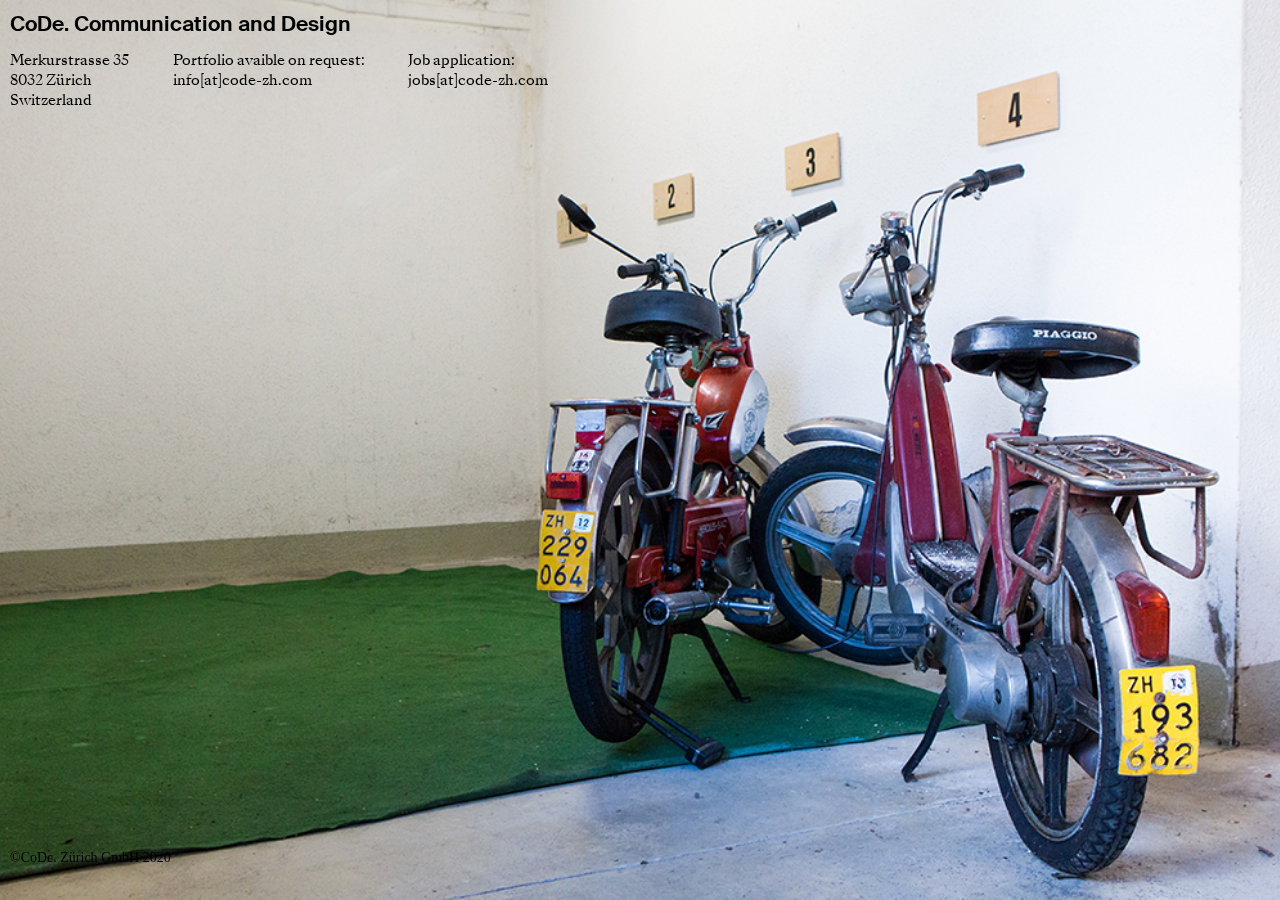
==== index.html @ fec4c023 "add background image" ====
<html lang="en">
<head>
    <meta charset="UTF-8">
    <meta name="viewport" content="width=device-width, initial-scale=1.0">
    <meta http-equiv="X-UA-Compatible" content="ie=edge">
    <title>CoDe. Z&#252;rich</title>
    <link rel="stylesheet" href="assets/reset.css">
    <link rel="stylesheet" href="assets/style.css">
</head>
<body>
    <header>
        <h1>CoDe. Communication and Design</h1>
        <h2>
            <a href="https://goo.gl/maps/91fr2MW1DpTb4paRA" target="_blank">
                Merkurstrasse 35<br>
                8032 Z&#252;rich<br>
                Switzerland
            </a>
        </h2>
        <h2>
            Portfolio avaible on request:<br>
            <a href="mailto:info@code-zh.com">info[at]code-zh.com</a>
        </h2>
        <h2>
            Job application:<br>
            <a href="mailto:jobs@code-zh.com">jobs[at]code-zh.com</a>
        </h2>
    </header>

    <footer>
        <p>&#169;CoDe. Z&#252;rich GmbH 2020</p>
    </footer>

    <section class="s-1"></section>

    
</body>
</html>
---- assets/style.css ----
body {
    font-size: 14px;
    margin: 0px;
}

@font-face {
    font-family: "SuisseIntl";
    src: url(fonts/SuisseIntl-SemiBold-WebS.woff) format("woff");
}
@font-face {
    font-family: "SangBlue";
    src: url(fonts/SangBleuKingdom-Regular-WebS.woff) format("woff");
    font-weight: normal;
}

header {
    position: fixed;
    left: 10px;
    top: 10px;
}

h1 {
    font-size: 1.5em;
    font-family: SuisseIntl, sans-serif;
    margin-top: 0;
    margin-bottom: 0;
    font-weight: inherit;
}


h2 {
    font-family: SangBlue, serif;
    font-size: 1em;
    display: inline-block;
    vertical-align: top;
    margin-right: 40px;
    font-weight: inherit;
}

a {
    text-decoration: none;
    color: inherit;
}

footer {
    position: fixed;
    bottom: 20px;
    left: 10px;
}

section {
    height: 100vh;
    background-position: center;
    background-repeat: no-repeat;
    background-size: cover;
}

.s-1 {
    background-image: url("../img/bg.jpg")

;}
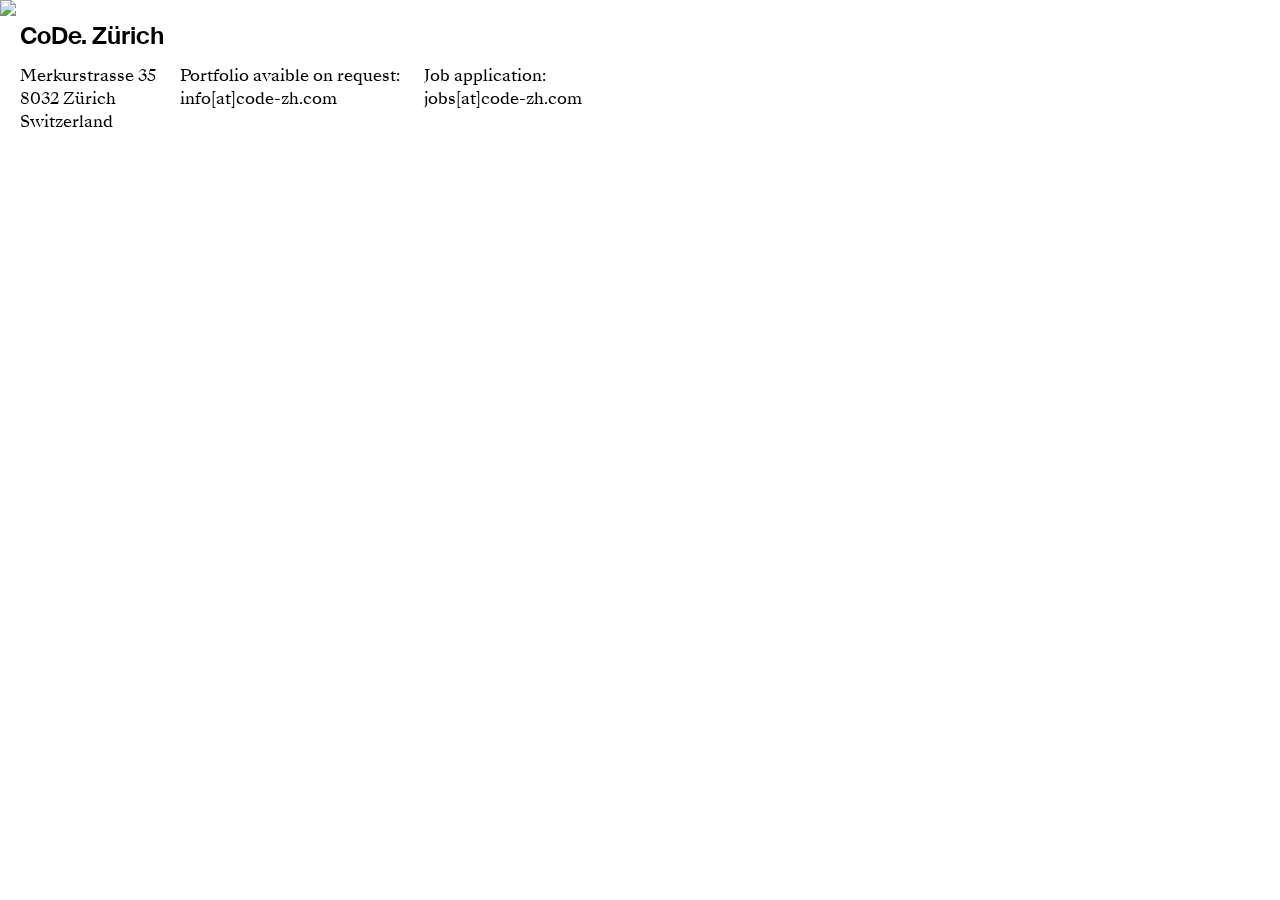
==== commit b12a19bc: "updates" ====
--- a/index.html
+++ b/index.html
@@ -1,15 +1,18 @@
+<!DOCTYPE html>
 <html lang="en">
 <head>
     <meta charset="UTF-8">
     <meta name="viewport" content="width=device-width, initial-scale=1.0">
     <meta http-equiv="X-UA-Compatible" content="ie=edge">
     <title>CoDe. Z&#252;rich</title>
+    <script src="assets/random.js"></script>
     <link rel="stylesheet" href="assets/reset.css">
     <link rel="stylesheet" href="assets/style.css">
 </head>
 <body>
+     
     <header>
-        <h1>CoDe. Communication and Design</h1>
+        <h1>CoDe. Z&#252;rich</h1>
         <h2>
             <a href="https://goo.gl/maps/91fr2MW1DpTb4paRA" target="_blank">
                 Merkurstrasse 35<br>
@@ -27,12 +30,10 @@
         </h2>
     </header>
 
-    <footer>
-        <p>&#169;CoDe. Z&#252;rich GmbH 2020</p>
-    </footer>
-
-    <section class="s-1"></section>
-
+   
+    <section>
+        <img src="img/b-01.jpg" id="pic">
+    </section>
     
 </body>
 </html>--- a/assets/style.css
+++ b/assets/style.css
@@ -1,5 +1,5 @@
 body {
-    font-size: 14px;
+    font-size: 16px;
     margin: 0px;
 }
 
@@ -15,25 +15,24 @@
 
 header {
     position: fixed;
-    left: 10px;
-    top: 10px;
+    left: 20px;
+    top: 20px;
 }
 
 h1 {
     font-size: 1.5em;
-    font-family: SuisseIntl, sans-serif;
+    font-family: "SuisseIntl", sans-serif;
     margin-top: 0;
     margin-bottom: 0;
     font-weight: inherit;
 }
 
-
 h2 {
-    font-family: SangBlue, serif;
+    font-family: "SangBlue", serif;
     font-size: 1em;
     display: inline-block;
     vertical-align: top;
-    margin-right: 40px;
+    margin-right: 20px;
     font-weight: inherit;
 }
 
@@ -42,20 +41,14 @@
     color: inherit;
 }
 
-footer {
-    position: fixed;
-    bottom: 20px;
-    left: 10px;
-}
-
 section {
     height: 100vh;
     background-position: center;
     background-repeat: no-repeat;
     background-size: cover;
+    overflow: hidden;
 }
 
-.s-1 {
-    background-image: url("../img/bg.jpg")
-
-;}
+#pic2 {
+    background-image: url(../img/b-01.jpg);
+}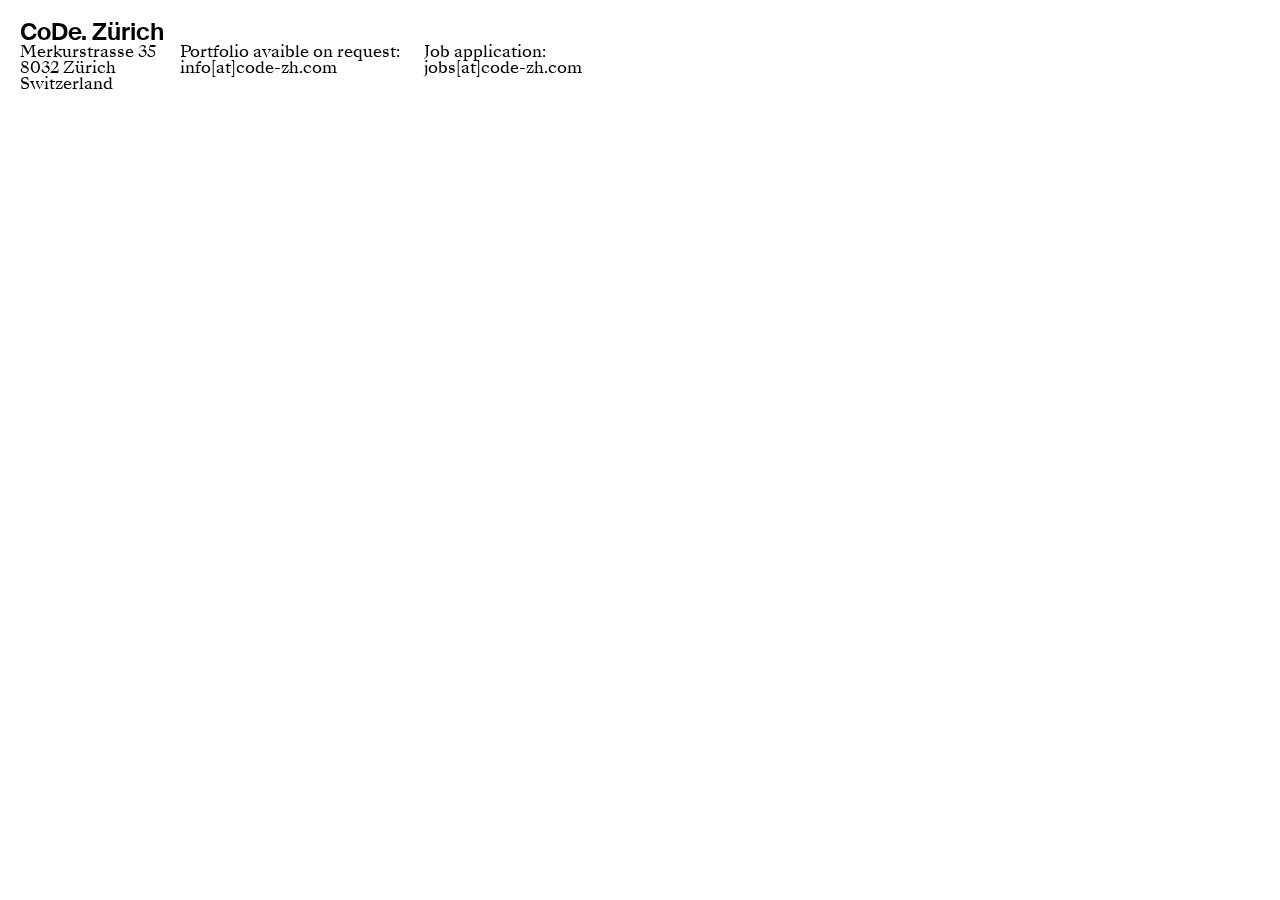
==== commit 31c6eccc: "update js" ====
--- a/index.html
+++ b/index.html
@@ -29,11 +29,6 @@
             <a href="mailto:jobs@code-zh.com">jobs[at]code-zh.com</a>
         </h2>
     </header>
-
-   
-    <section>
-        <img src="img/b-01.jpg" id="pic">
-    </section>
     
 </body>
 </html>--- a/assets/style.css
+++ b/assets/style.css
@@ -1,6 +1,9 @@
 body {
     font-size: 16px;
     margin: 0px;
+    background-size: auto auto;
+    background-repeat: no-repeat;
+    background-position: center1;
 }
 
 @font-face {
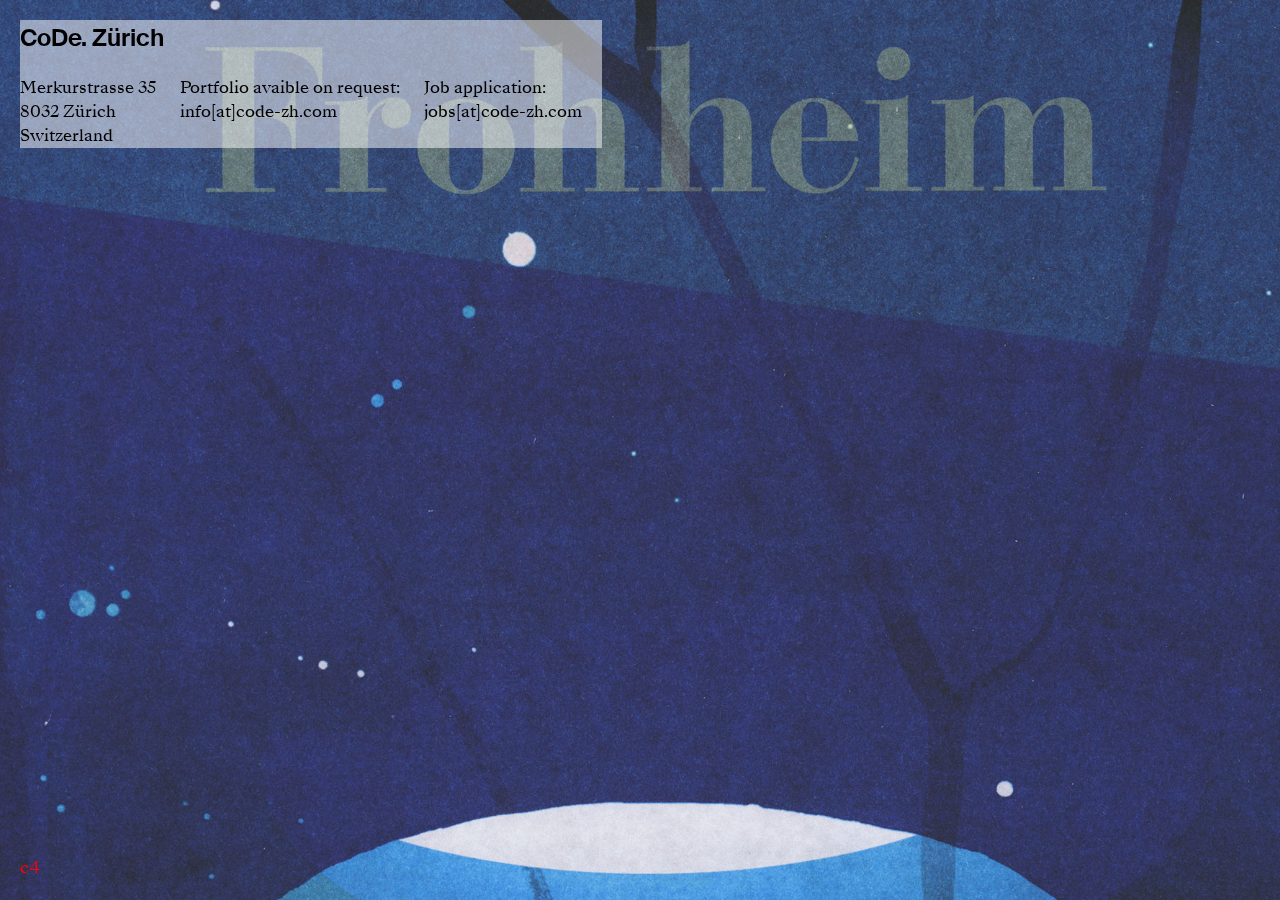
==== commit 5010b67c: "added caption + responsive" ====
--- a/index.html
+++ b/index.html
@@ -29,6 +29,8 @@
             <a href="mailto:jobs@code-zh.com">jobs[at]code-zh.com</a>
         </h2>
     </header>
+
+    <footer id="info-display"></footer>
     
 </body>
 </html>--- a/assets/style.css
+++ b/assets/style.css
@@ -1,9 +1,17 @@
 body {
     font-size: 16px;
+    line-height: 1.5;
     margin: 0px;
-    background-size: auto auto;
+    background-size: cover;
+    background-position: center;
     background-repeat: no-repeat;
-    background-position: center1;
+    height: 100vh;
+
+    -webkit-user-select: none;  /* Chrome all / Safari all */
+    -moz-user-select: none;     /* Firefox all */
+    -ms-user-select: none;      /* IE 10+ */
+    -o-user-select: none;
+    user-select: none;
 }
 
 @font-face {
@@ -20,13 +28,12 @@
     position: fixed;
     left: 20px;
     top: 20px;
+    background-color: rgba(255, 255, 255, 0.5);
 }
 
 h1 {
     font-size: 1.5em;
     font-family: "SuisseIntl", sans-serif;
-    margin-top: 0;
-    margin-bottom: 0;
     font-weight: inherit;
 }
 
@@ -35,6 +42,7 @@
     font-size: 1em;
     display: inline-block;
     vertical-align: top;
+    margin-top: 20px;
     margin-right: 20px;
     font-weight: inherit;
 }
@@ -52,6 +60,36 @@
     overflow: hidden;
 }
 
-#pic2 {
-    background-image: url(../img/b-01.jpg);
+footer {
+    font-family: "SangBlue", serif;
+    color: red;
+    font-size: 1em;
+    position: fixed;
+    bottom: 20px;
+    left: 20px;
+}
+
+@media (max-width: 740px) {
+
+    body {
+        font-size: 14px;
+    }
+
+    header {
+        left: 10px;
+        top: 10px;
+    }
+
+    h2 {
+        display: block;
+        margin-top: 10px;
+        margin-right: 10px;
+    }
+
+    footer {
+        bottom: 10px;
+        left: 10px;
+    }
+
+
 }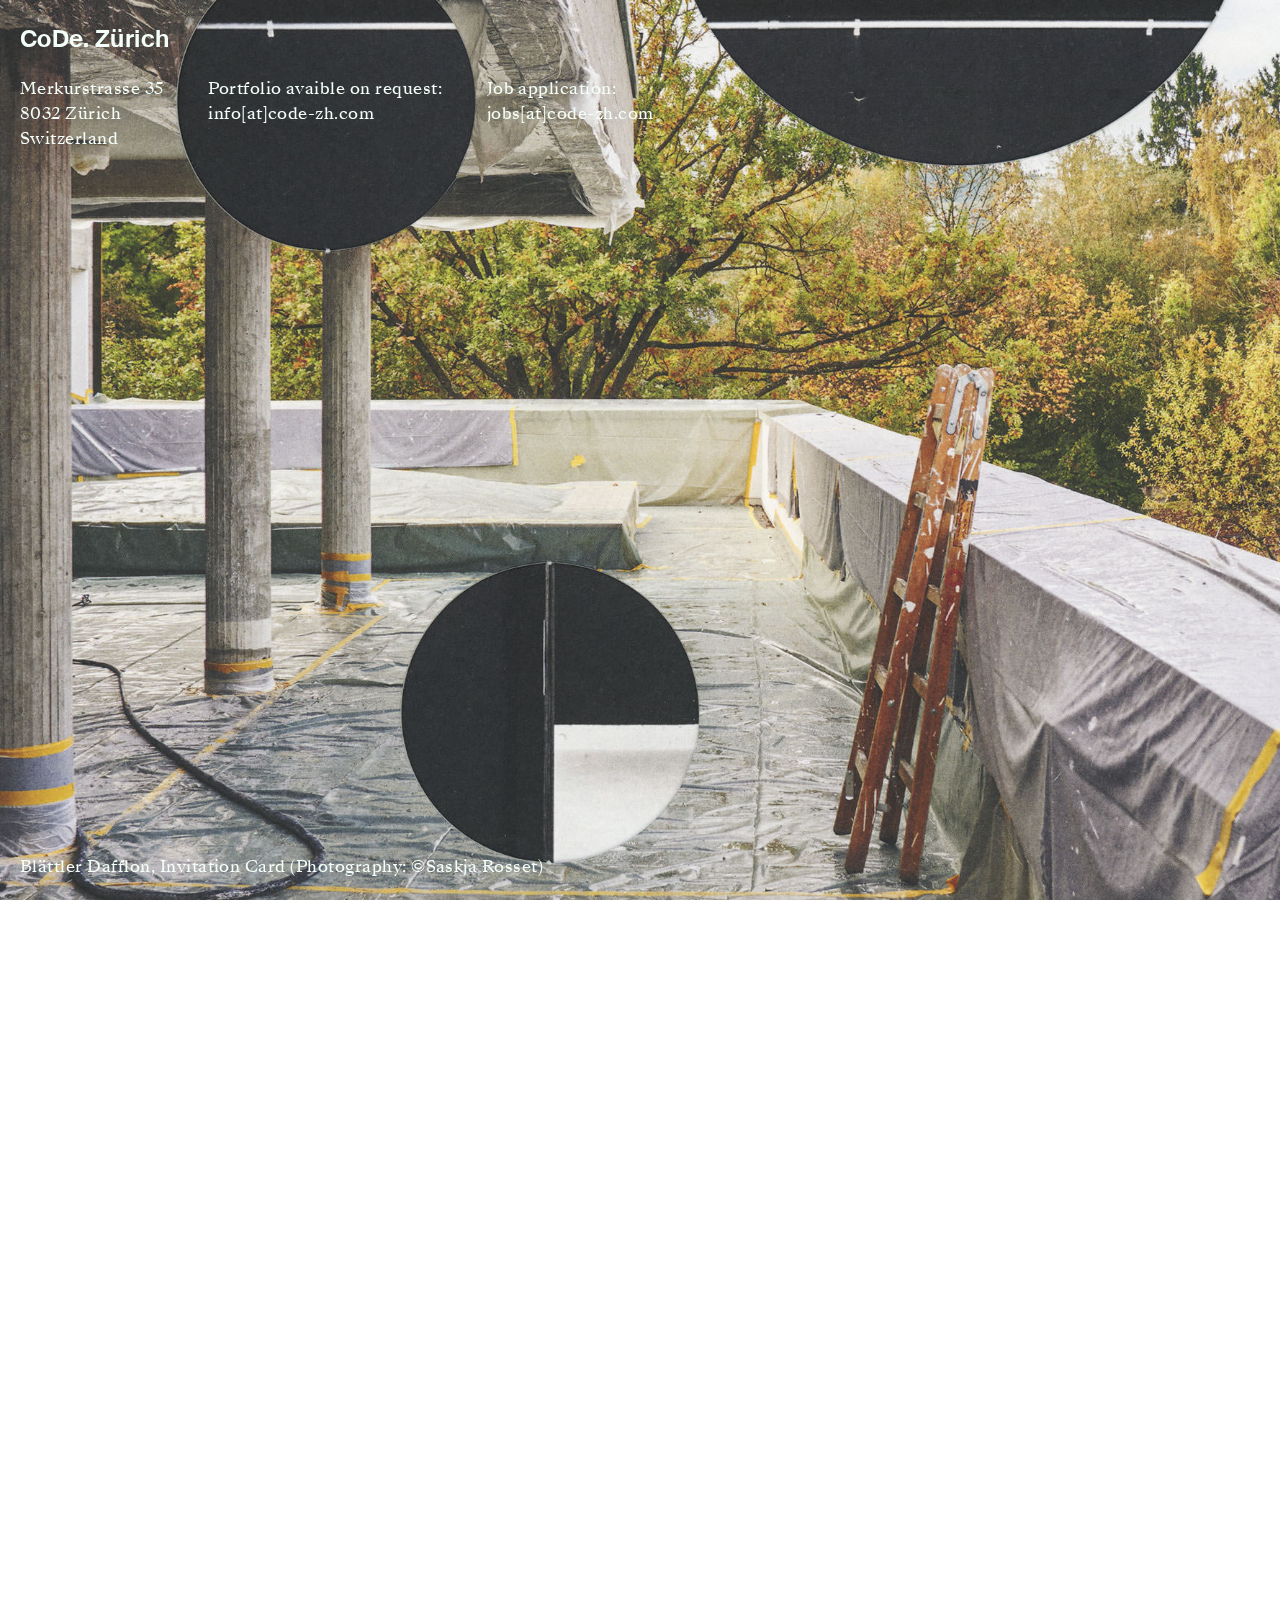
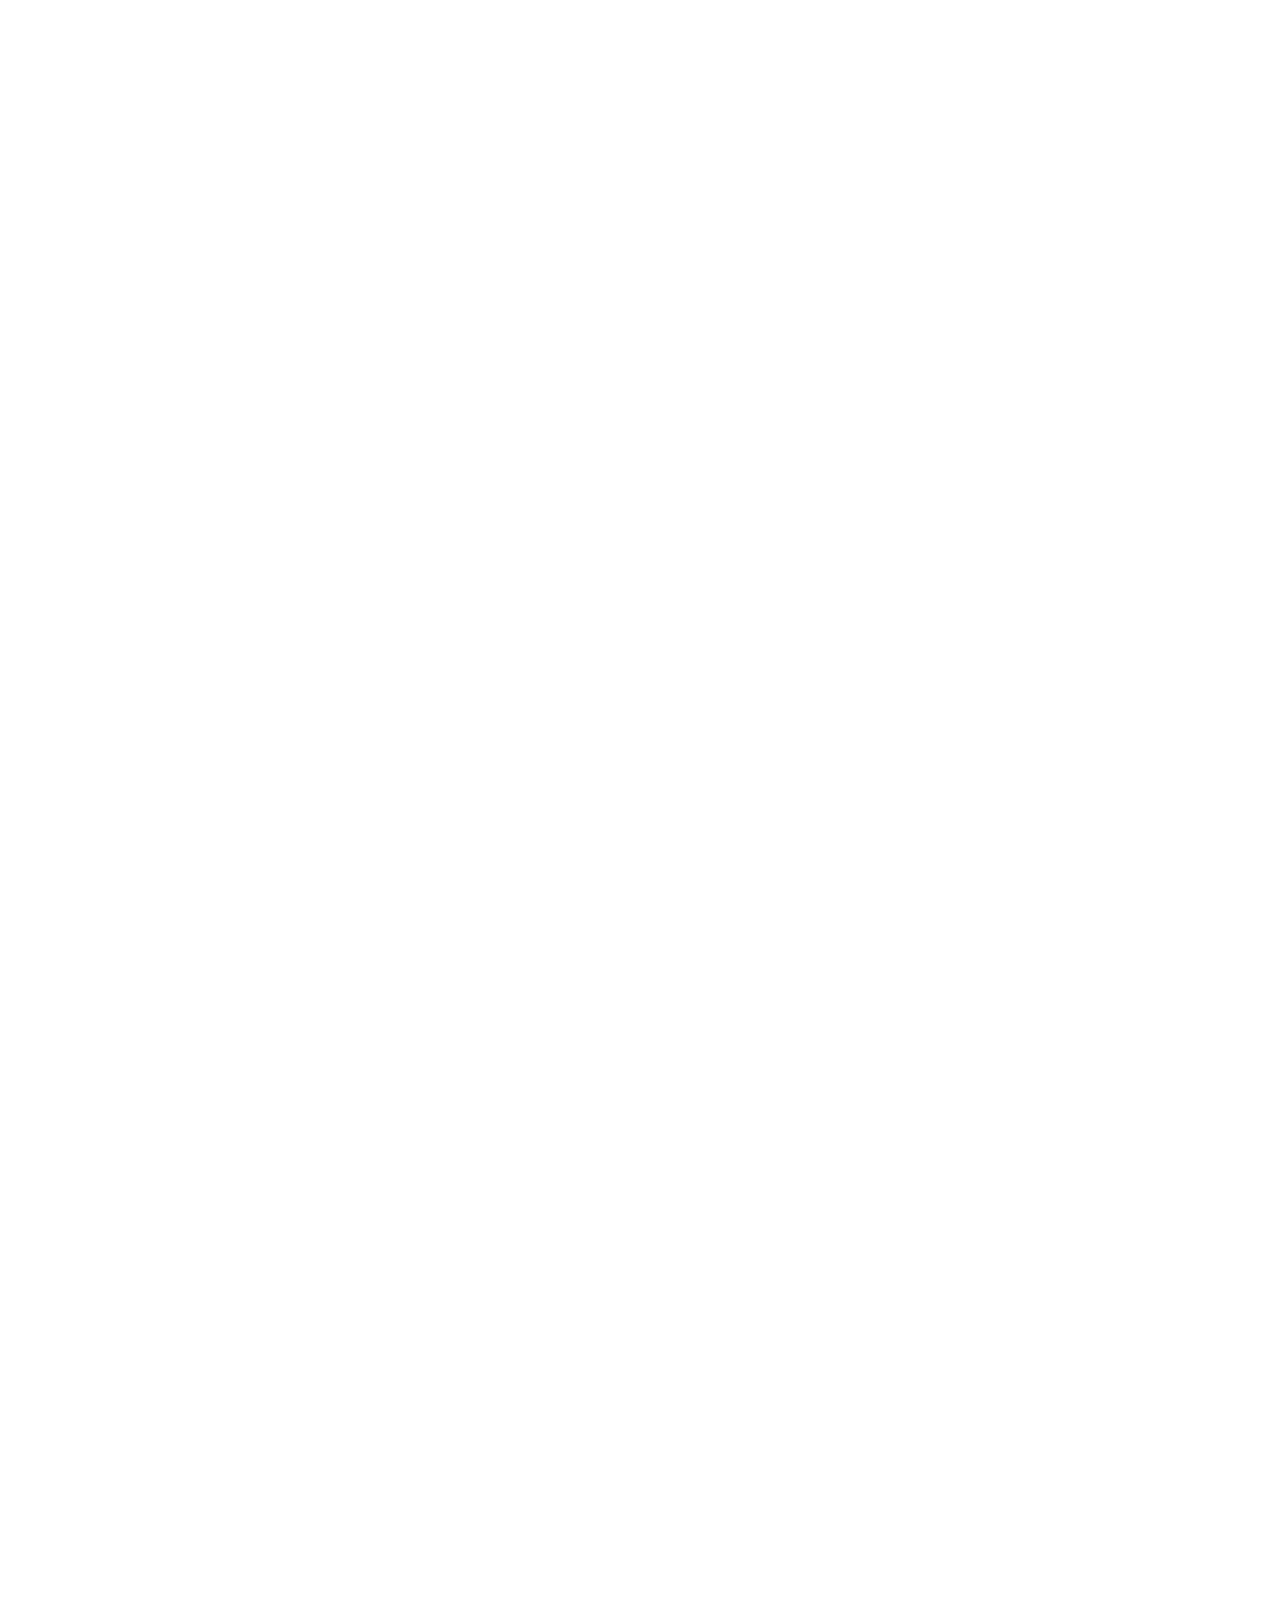
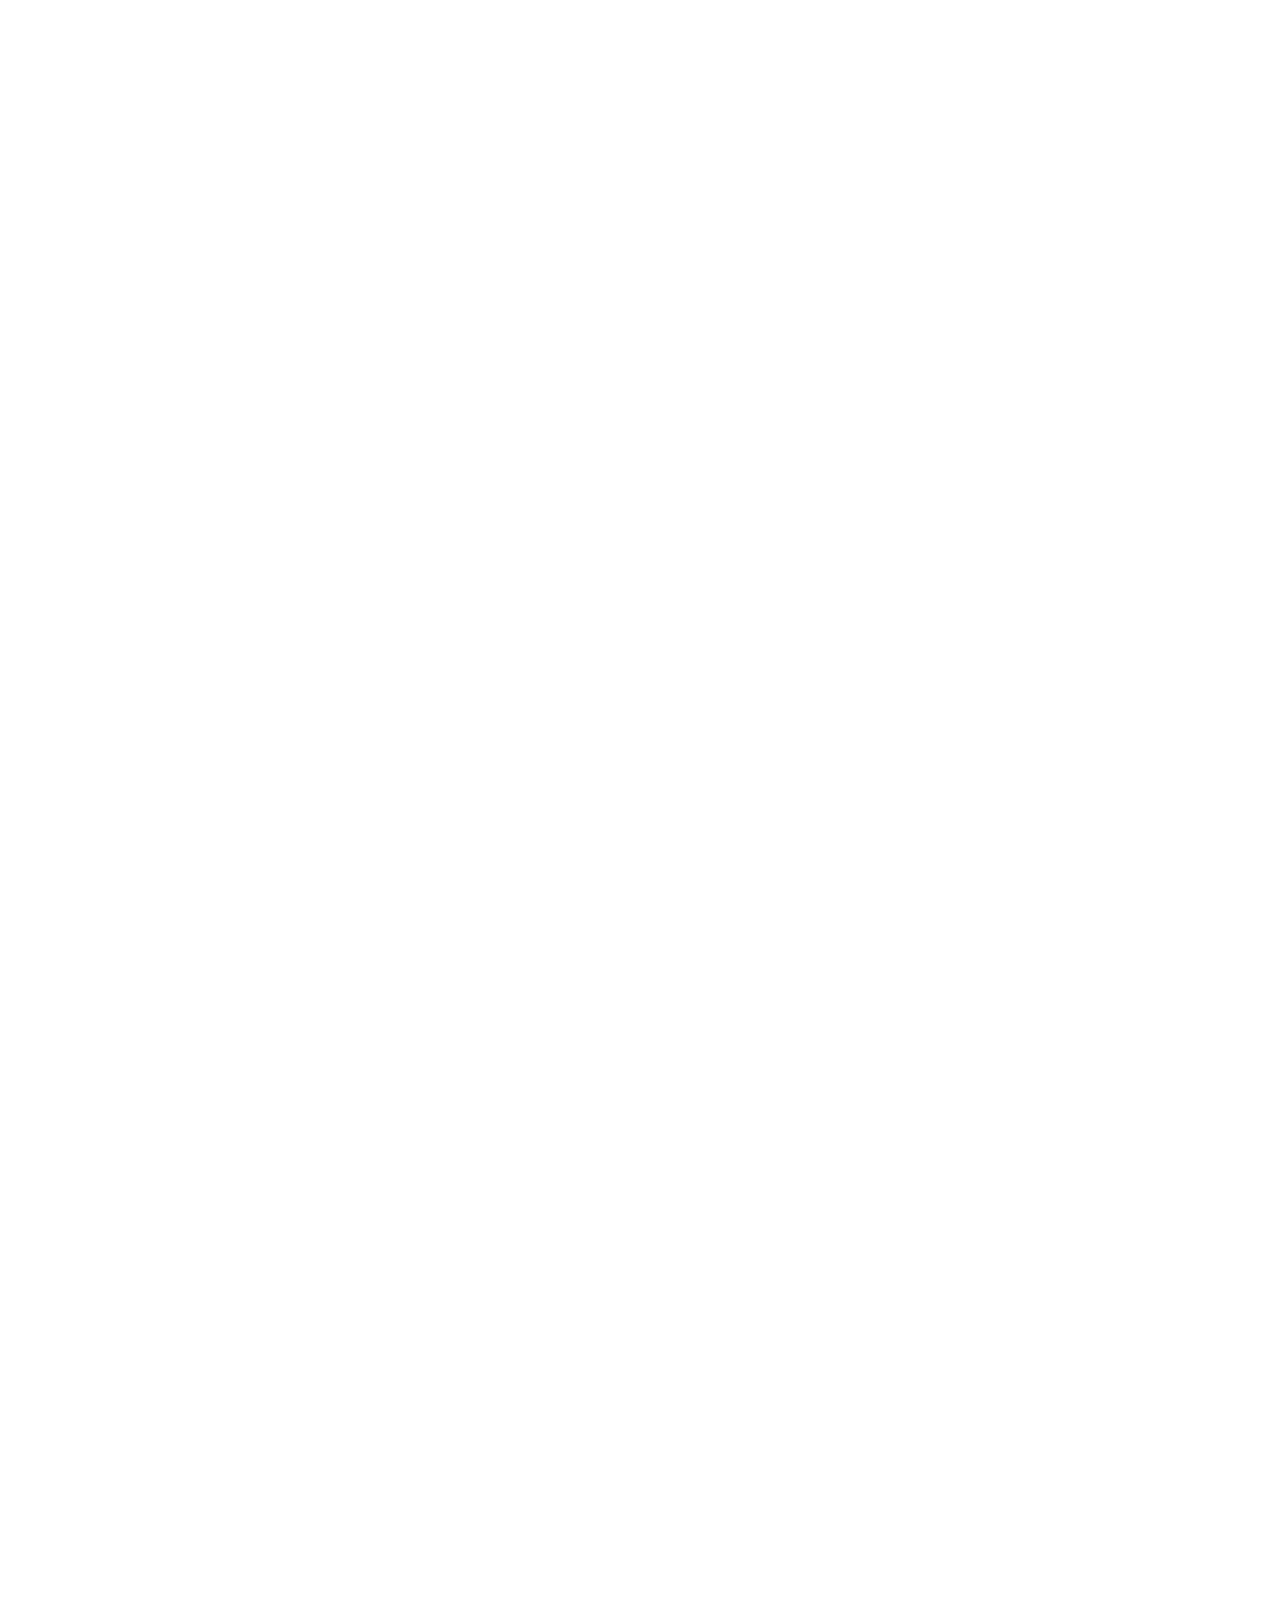
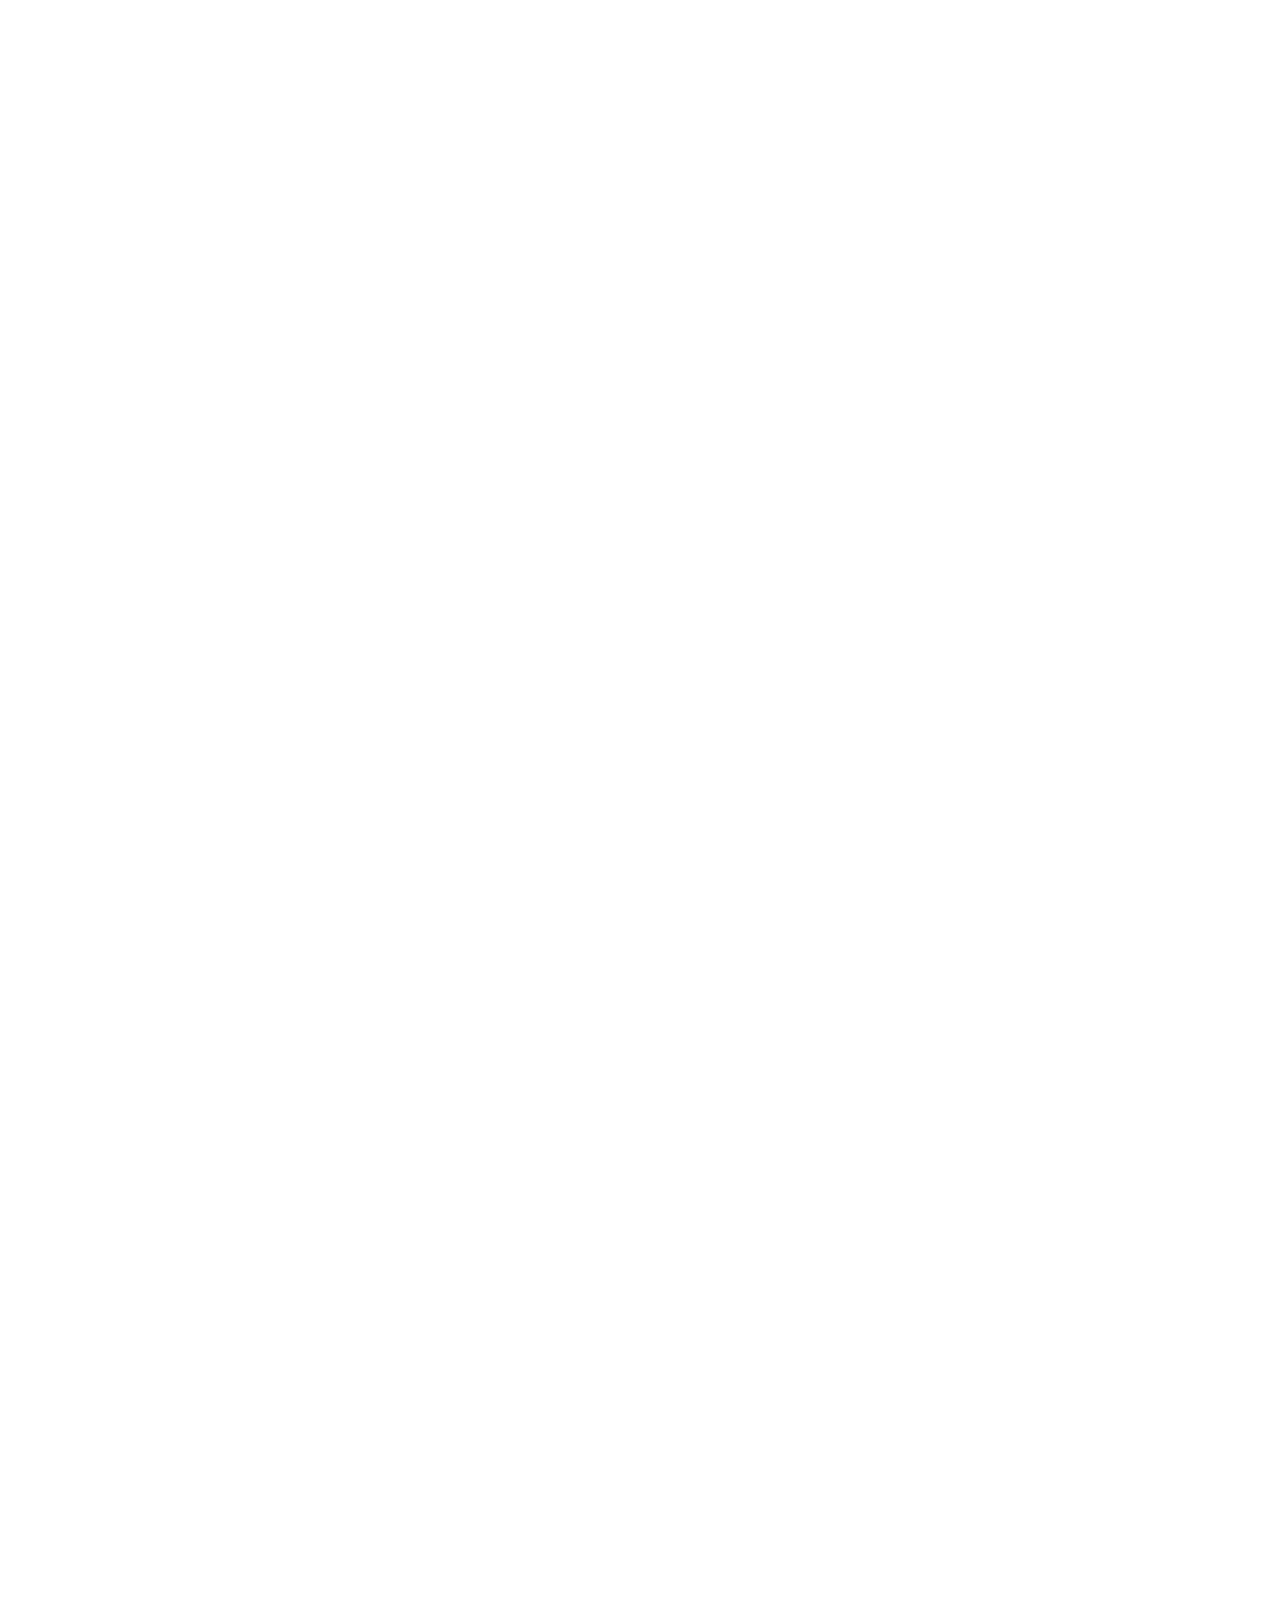
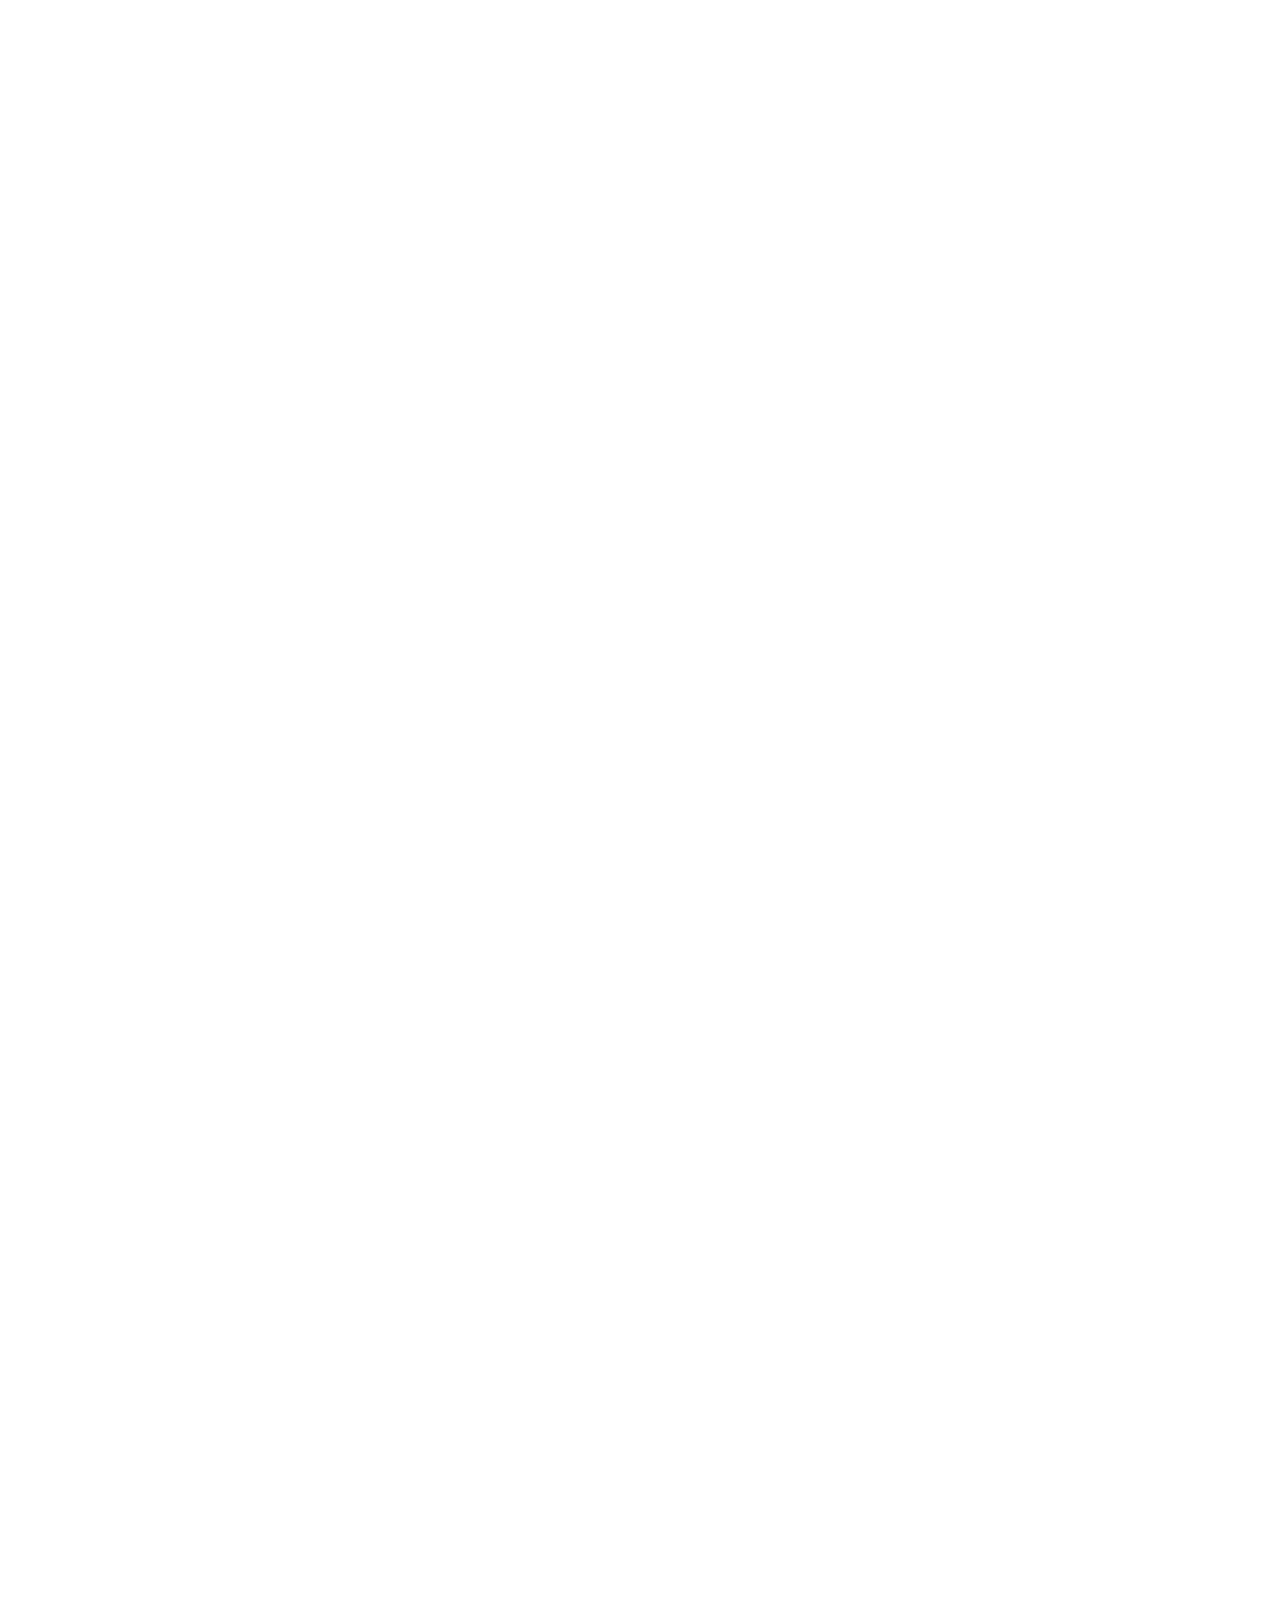
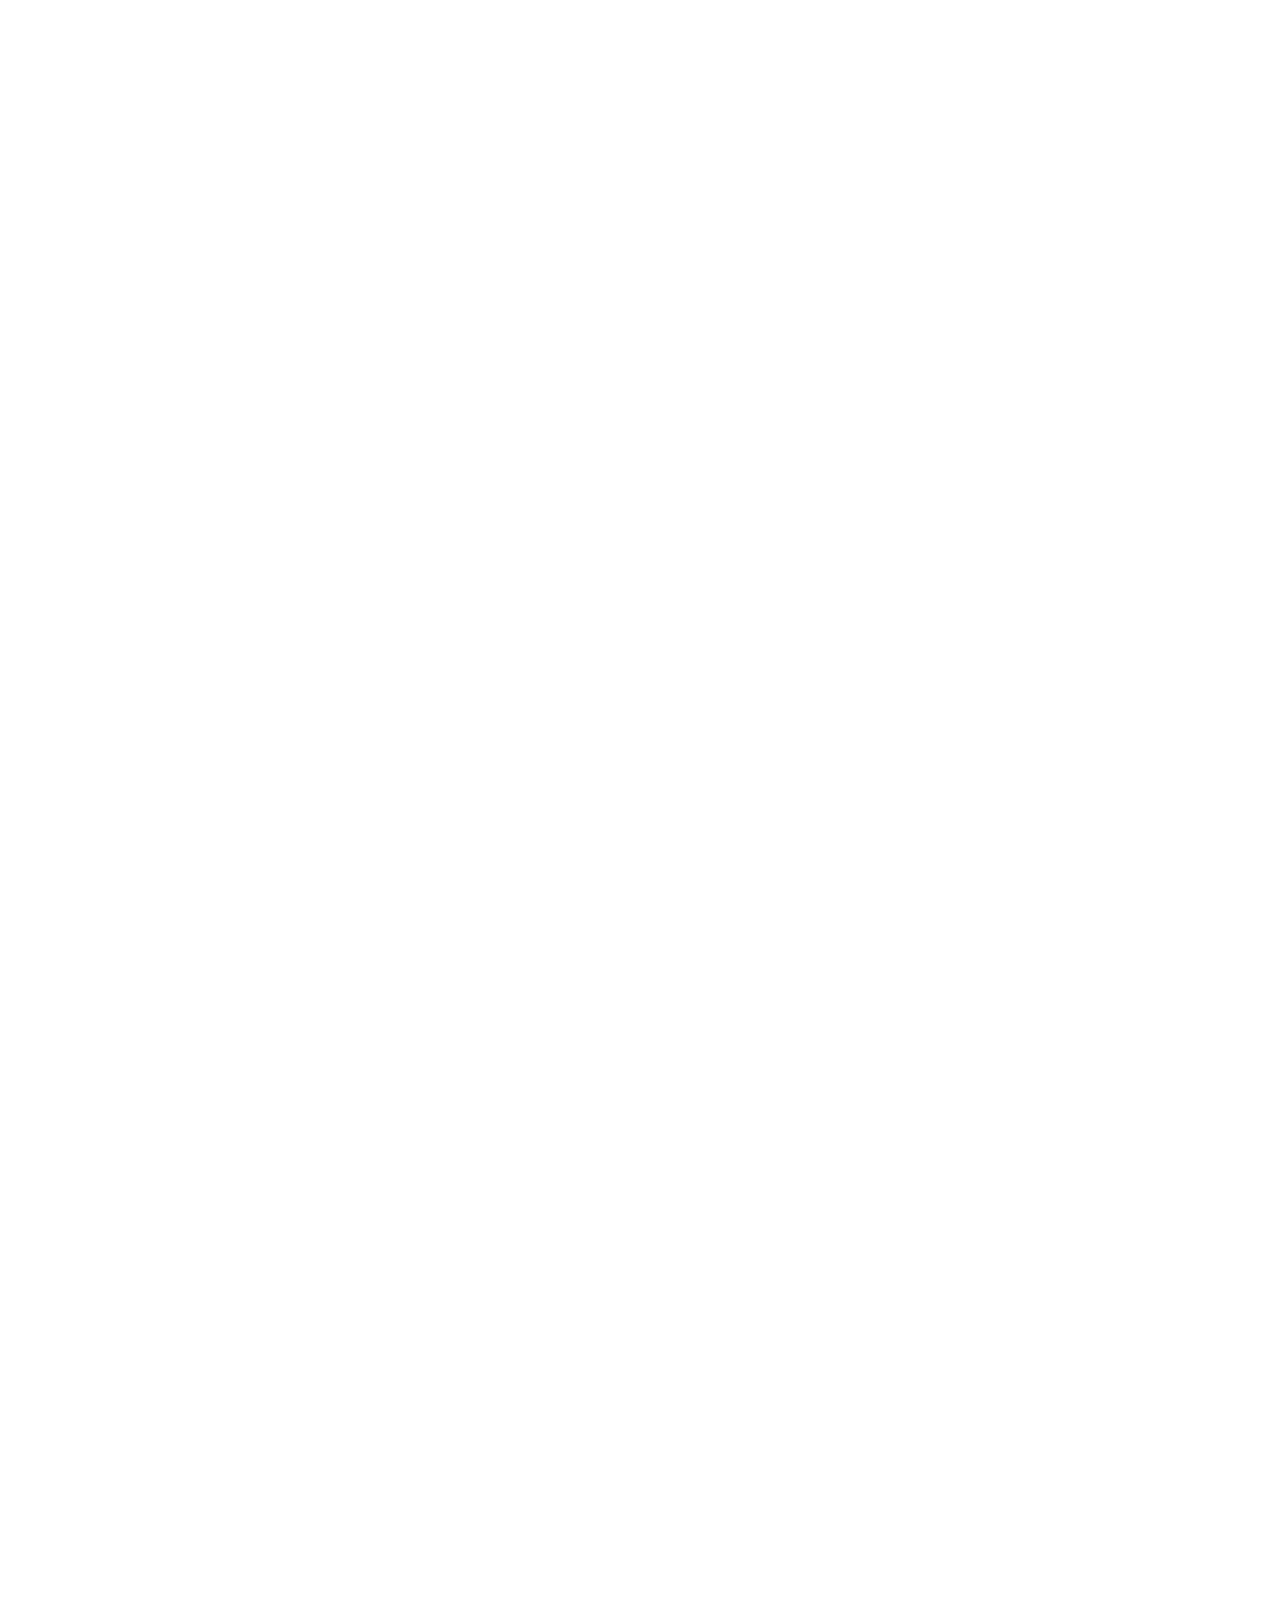
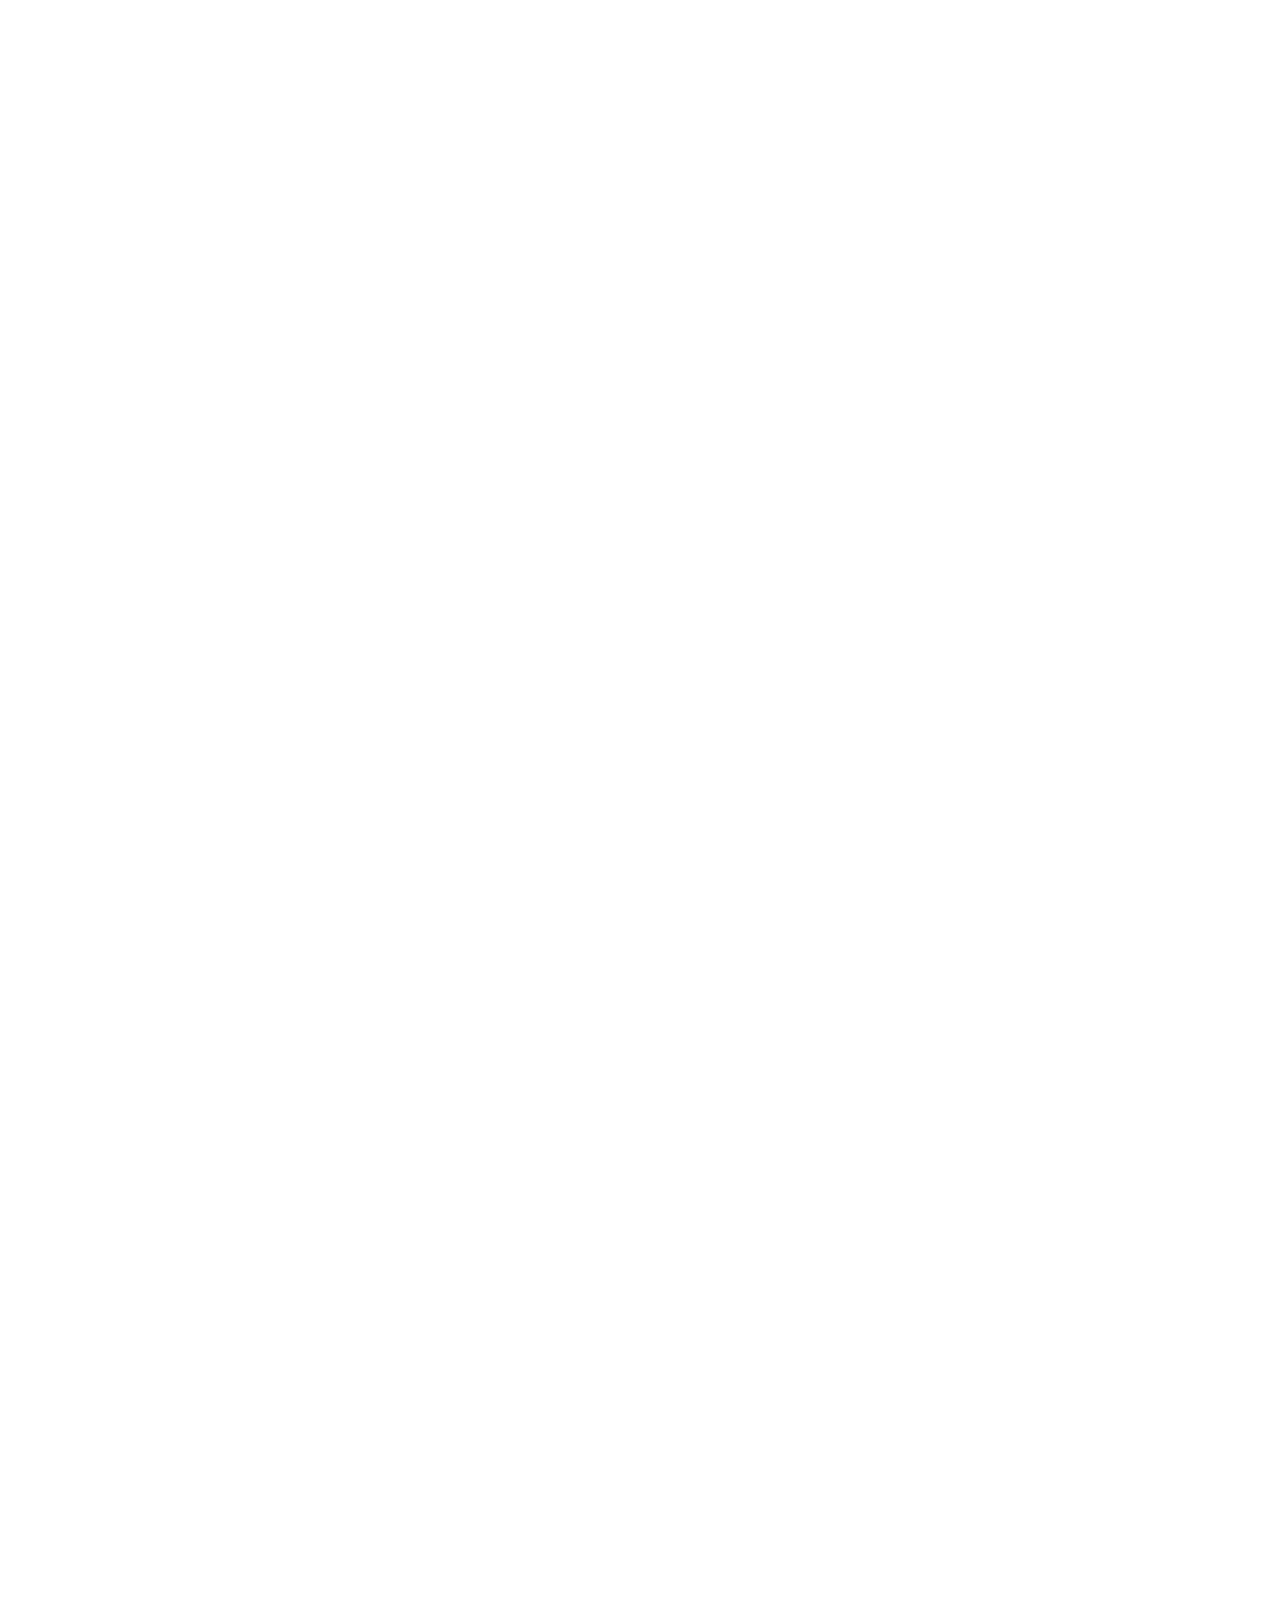
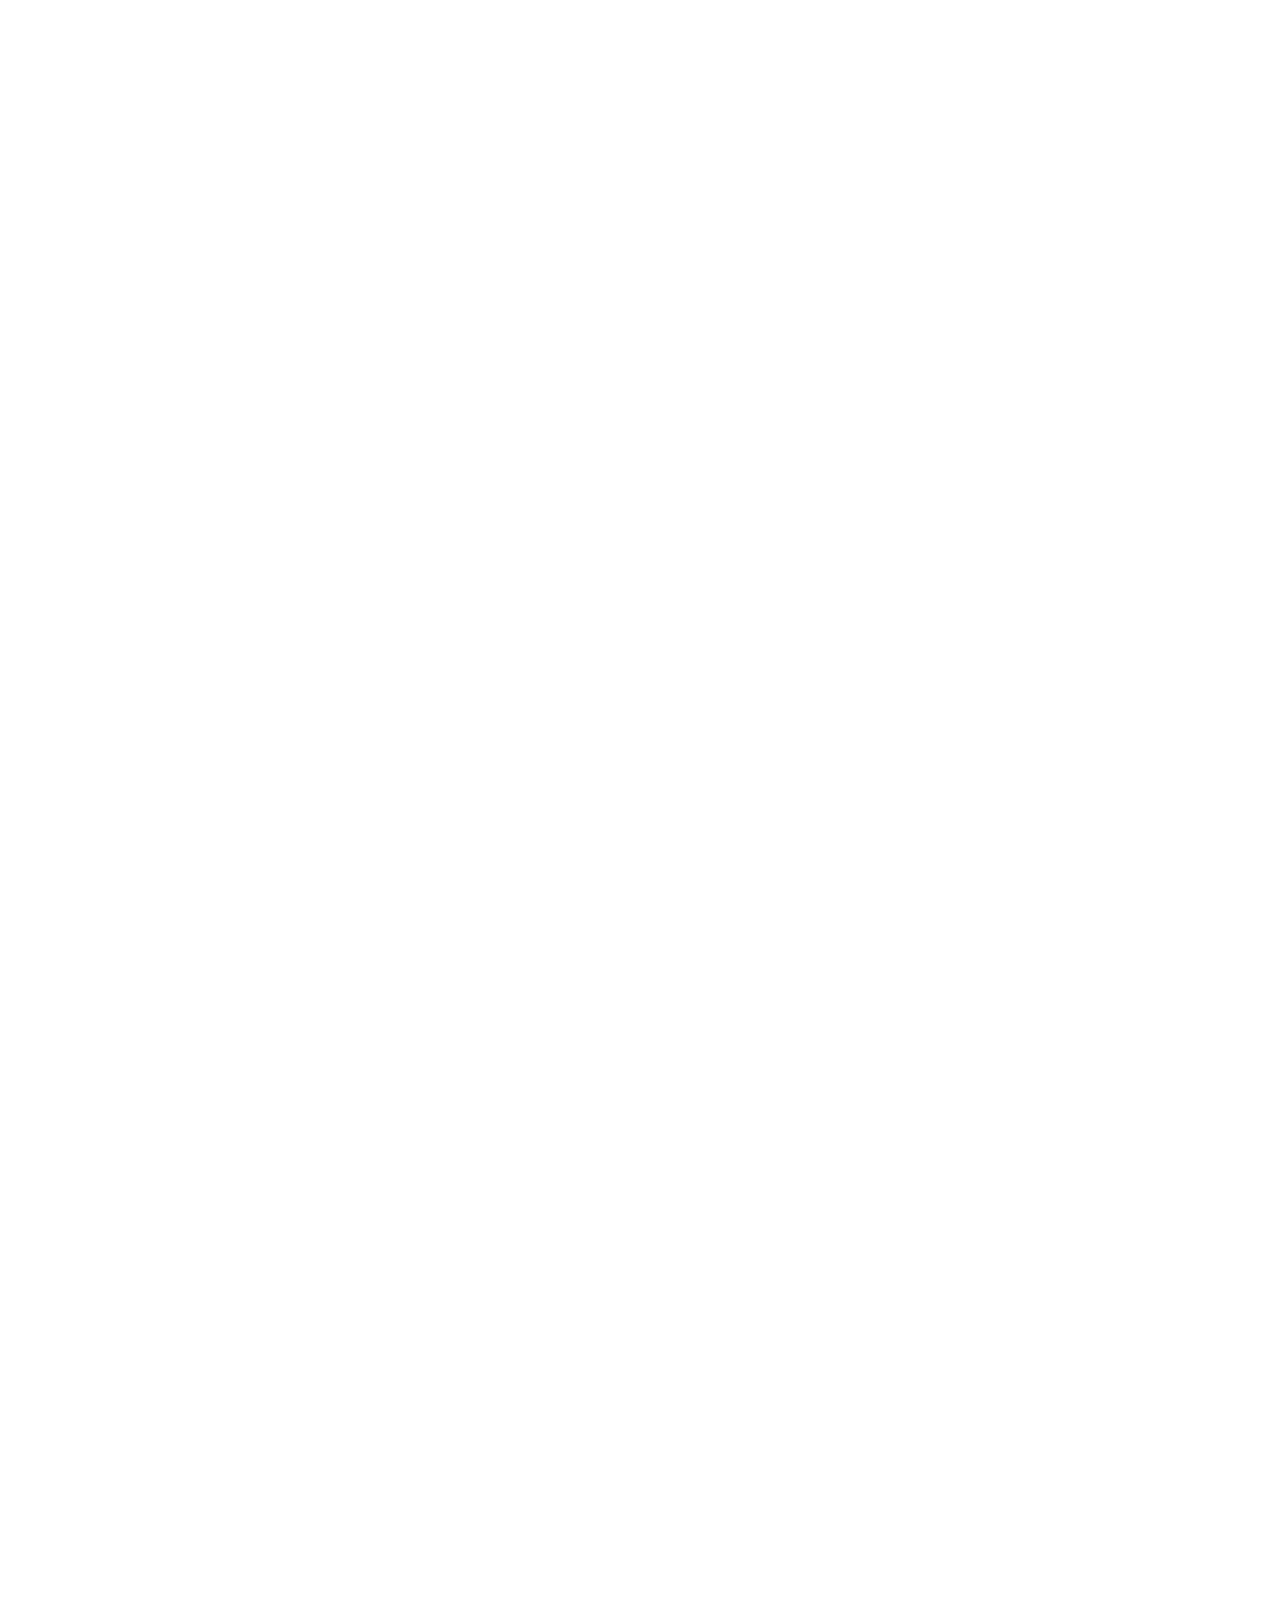
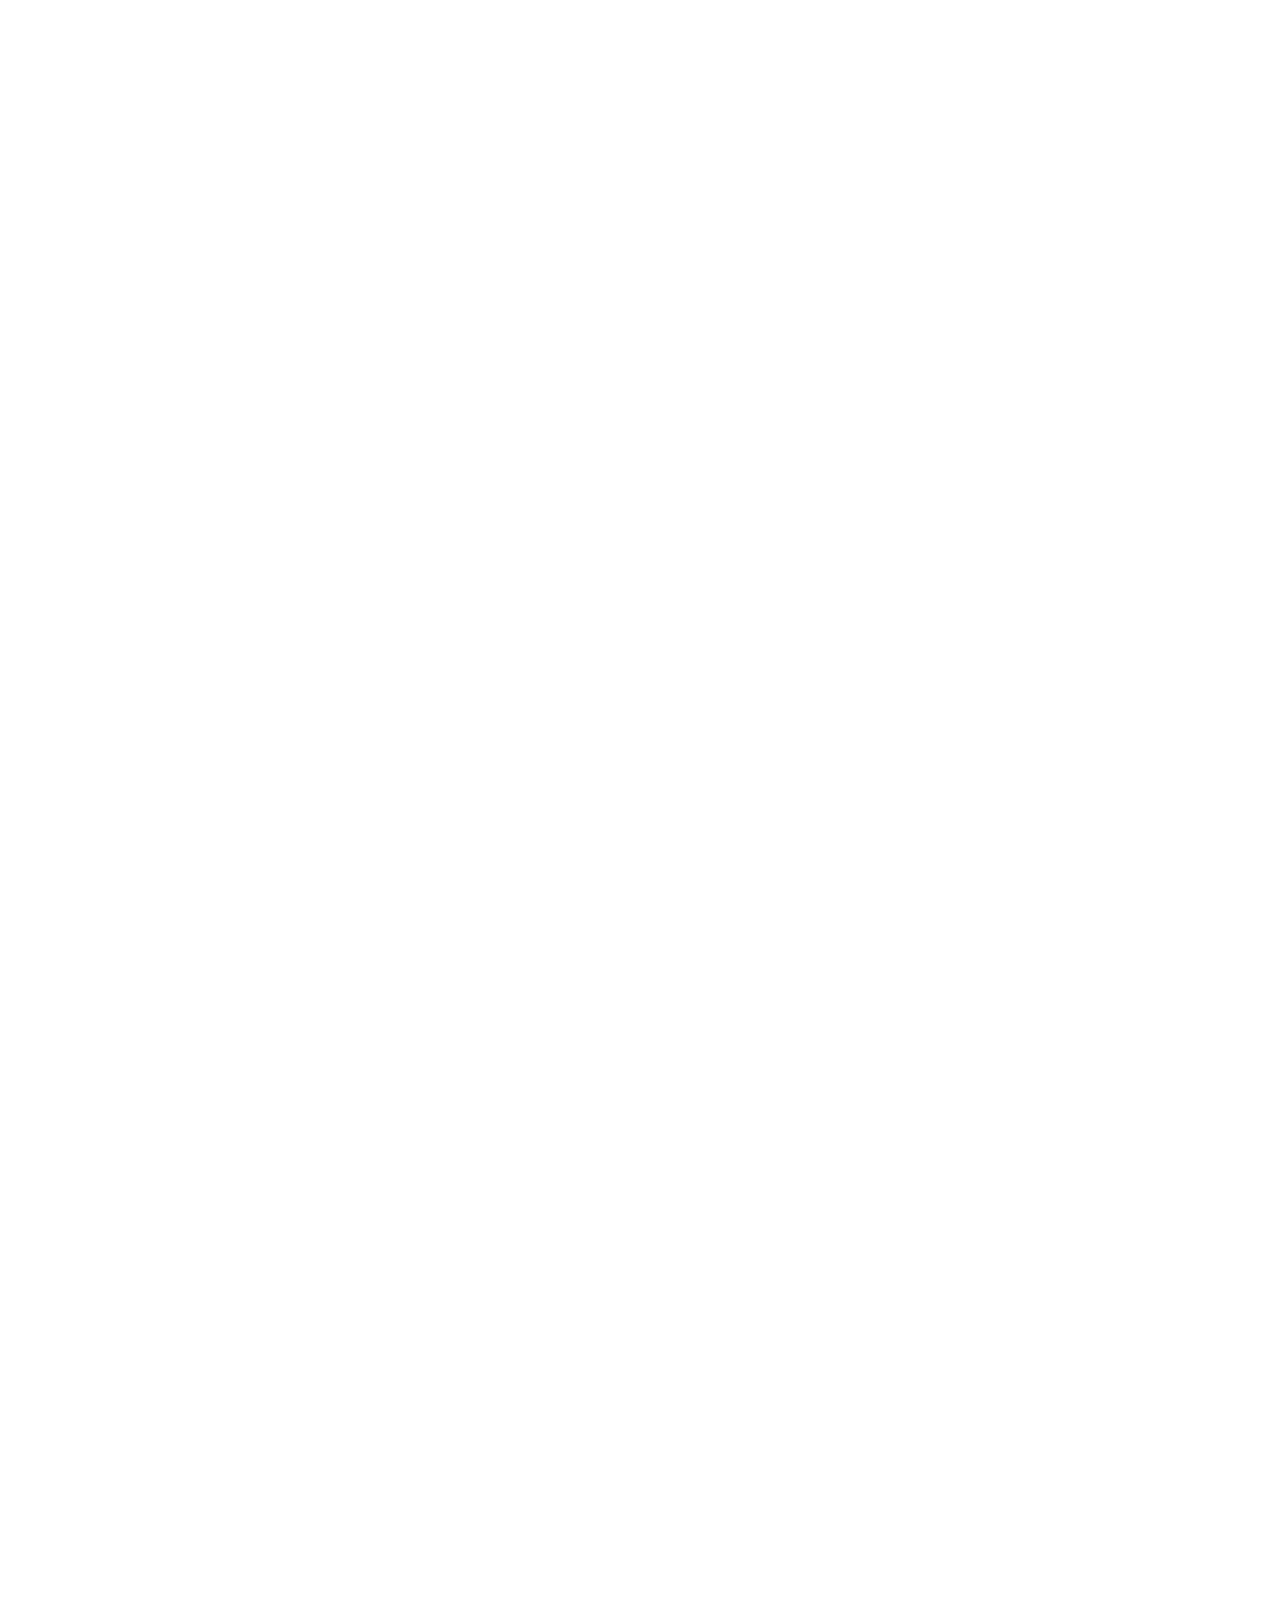
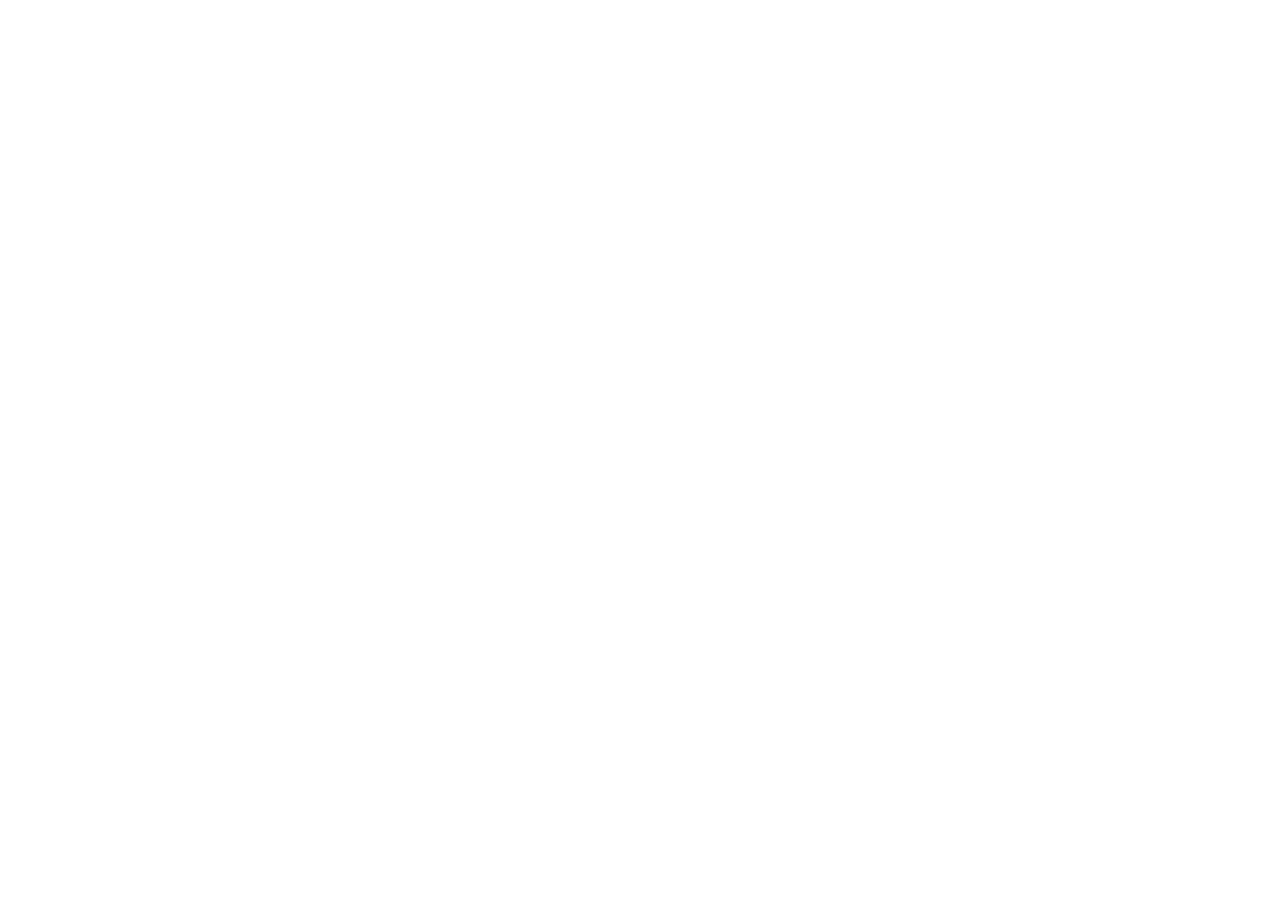
==== commit c6738387: "new images and captions" ====
--- a/index.html
+++ b/index.html
@@ -31,6 +31,24 @@
     </header>
 
     <footer id="info-display"></footer>
+
+    <section class="s-1"></section>
+    <section class="s-2"></section>
+    <section class="s-3"></section>
+    <section class="s-4"></section>
+    <section class="s-5"></section>
+    <section class="s-6"></section>
+    <section class="s-7"></section>
+    <section class="s-8"></section>
+    <section class="s-9"></section>
+    <section class="s-10"></section>
+    <section class="s-11"></section>
+    <section class="s-12"></section>
+    <section class="s-13"></section>
+    <section class="s-14"></section>
+    <section class="s-15"></section>
+    <section class="s-16"></section>
+    <section class="s-17"></section>
     
 </body>
 </html>--- a/assets/style.css
+++ b/assets/style.css
@@ -1,12 +1,14 @@
 body {
     font-size: 16px;
-    line-height: 1.5;
+    line-height: 1.55;
     margin: 0px;
     background-size: cover;
     background-position: center;
     background-repeat: no-repeat;
     height: 100vh;
-
+    letter-spacing: 0.03em;
+    color: mintcream;
+    
     -webkit-user-select: none;  /* Chrome all / Safari all */
     -moz-user-select: none;     /* Firefox all */
     -ms-user-select: none;      /* IE 10+ */
@@ -28,7 +30,6 @@
     position: fixed;
     left: 20px;
     top: 20px;
-    background-color: rgba(255, 255, 255, 0.5);
 }
 
 h1 {
@@ -43,7 +44,7 @@
     display: inline-block;
     vertical-align: top;
     margin-top: 20px;
-    margin-right: 20px;
+    margin-right: 40px;
     font-weight: inherit;
 }
 
@@ -62,7 +63,6 @@
 
 footer {
     font-family: "SangBlue", serif;
-    color: red;
     font-size: 1em;
     position: fixed;
     bottom: 20px;
@@ -72,7 +72,7 @@
 @media (max-width: 740px) {
 
     body {
-        font-size: 14px;
+        font-size: 13px;
     }
 
     header {
@@ -90,6 +90,8 @@
         bottom: 10px;
         left: 10px;
     }
+}
 
-
-}+body.noScroll { /* ...or body.dialogShowing */
+    overflow: hidden;
+  }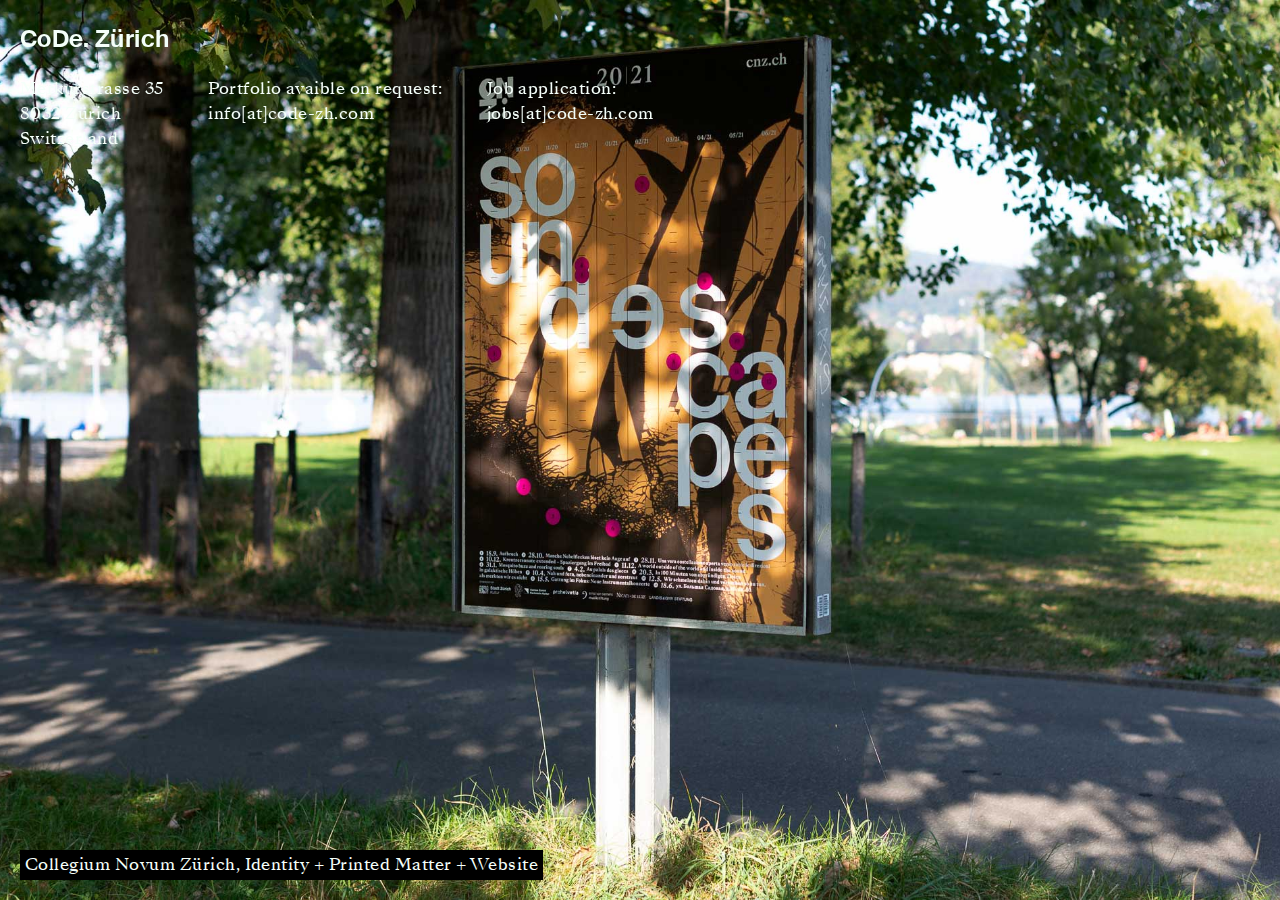
==== commit 493cbf1a: "onclick + background info" ====
--- a/index.html
+++ b/index.html
@@ -30,25 +30,8 @@
         </h2>
     </header>
 
-    <footer id="info-display"></footer>
-
-    <section class="s-1"></section>
-    <section class="s-2"></section>
-    <section class="s-3"></section>
-    <section class="s-4"></section>
-    <section class="s-5"></section>
-    <section class="s-6"></section>
-    <section class="s-7"></section>
-    <section class="s-8"></section>
-    <section class="s-9"></section>
-    <section class="s-10"></section>
-    <section class="s-11"></section>
-    <section class="s-12"></section>
-    <section class="s-13"></section>
-    <section class="s-14"></section>
-    <section class="s-15"></section>
-    <section class="s-16"></section>
-    <section class="s-17"></section>
-    
+    <footer id="info-display">
+        <p>Collegium Novum Z&#252;rich, Identity + Printed Matter + Website</p>
+    </footer>    
 </body>
 </html>--- a/assets/style.css
+++ b/assets/style.css
@@ -1,3 +1,7 @@
+html, body {
+    overflow: hidden;
+  }
+
 body {
     font-size: 16px;
     line-height: 1.55;
@@ -5,6 +9,7 @@
     background-size: cover;
     background-position: center;
     background-repeat: no-repeat;
+    background-image: url(../img/b-12.jpg);
     height: 100vh;
     letter-spacing: 0.03em;
     color: mintcream;
@@ -67,6 +72,11 @@
     position: fixed;
     bottom: 20px;
     left: 20px;
+    background-color: black;
+    padding-left: 5px;
+    padding-right: 5px;
+    padding-top: 2.5px;
+    padding-bottom: 2.5px;
 }
 
 @media (max-width: 740px) {
@@ -90,8 +100,4 @@
         bottom: 10px;
         left: 10px;
     }
-}
-
-body.noScroll { /* ...or body.dialogShowing */
-    overflow: hidden;
-  }+}